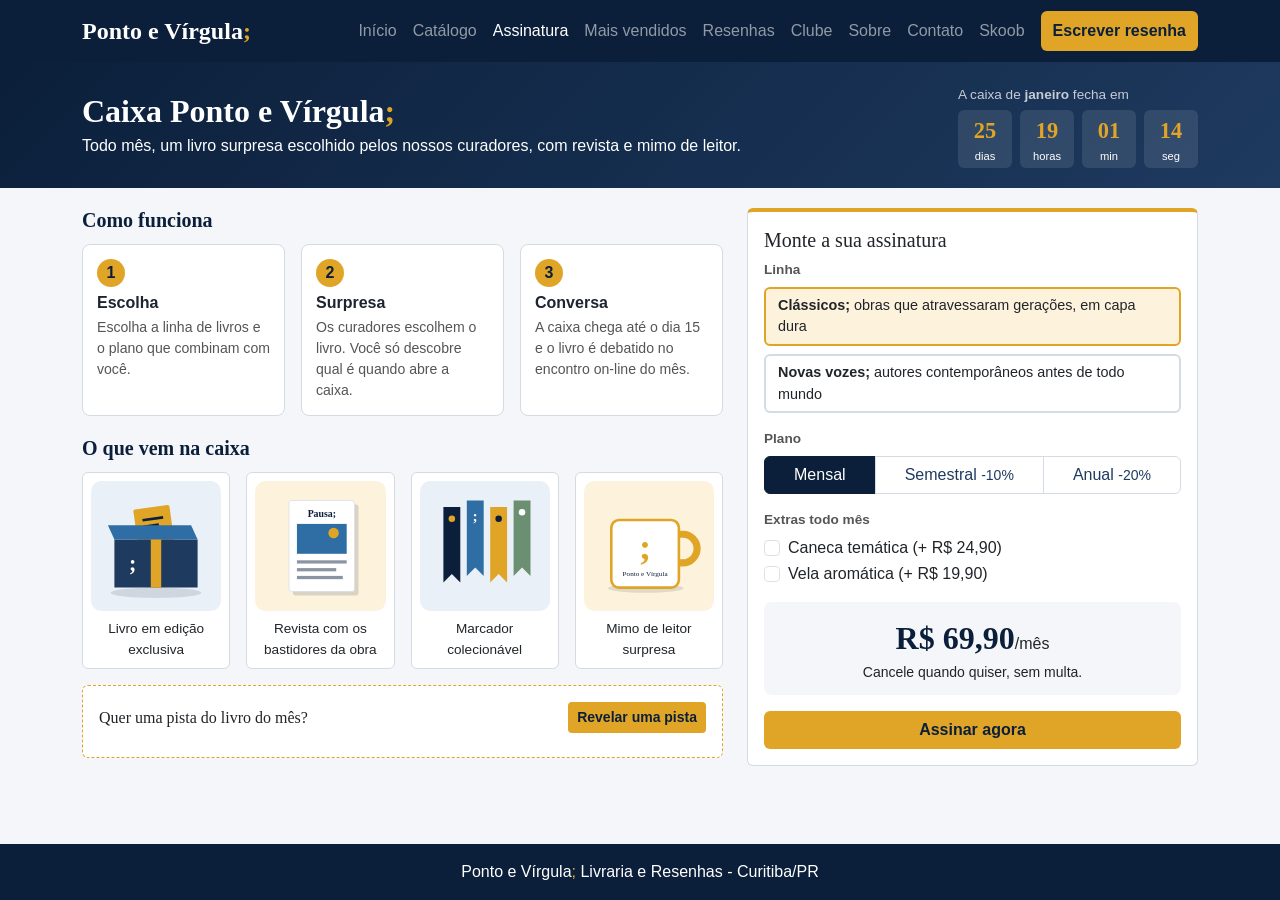
==== assinatura.html @ 88ec394e "Cria páginas de mais vendidos e assinatura" ====
<!DOCTYPE html>
<html lang="pt-BR">
<head>
    <meta charset="UTF-8">
    <meta name="viewport" content="width=device-width, initial-scale=1.0">
    <title>Assinatura - Ponto e Vírgula</title>
    <link rel="icon" href="img/favicon.svg" type="image/svg+xml">
    <link rel="stylesheet" href="css/bootstrap.min.css">
    <link rel="stylesheet" href="css/style.css">
</head>
<body>
    <header>
        <nav class="navbar navbar-expand-xl navbar-dark">
            <div class="container">
                <a class="navbar-brand" href="index.html">Ponto e Vírgula<span class="destaque">;</span></a>
                <button class="navbar-toggler" type="button" data-bs-toggle="collapse" data-bs-target="#menu">
                    <span class="navbar-toggler-icon"></span>
                </button>
                <div class="collapse navbar-collapse" id="menu">
                    <ul class="navbar-nav ms-auto">
                        <li class="nav-item"><a class="nav-link" href="index.html">Início</a></li>
                        <li class="nav-item"><a class="nav-link" href="catalogo.html">Catálogo</a></li>
                        <li class="nav-item"><a class="nav-link active" href="assinatura.html">Assinatura</a></li>
                        <li class="nav-item"><a class="nav-link" href="mais-vendidos.html">Mais vendidos</a></li>
                        <li class="nav-item"><a class="nav-link" href="resenhas.html">Resenhas</a></li>
                        <li class="nav-item"><a class="nav-link" href="clube.html">Clube</a></li>
                        <li class="nav-item"><a class="nav-link" href="sobre.html">Sobre</a></li>
                        <li class="nav-item"><a class="nav-link" href="contato.html">Contato</a></li>
                        <li class="nav-item"><a class="nav-link" href="https://www.skoob.com.br" target="_blank">Skoob</a></li>
                        <li class="nav-item"><a class="nav-link botao-menu" href="nova-resenha.html">Escrever resenha</a></li>
                    </ul>
                </div>
            </div>
        </nav>
    </header>

    <main>
        <section class="faixa-assinatura">
            <div class="container d-flex flex-wrap align-items-center justify-content-between gap-3">
                <div>
                    <h2>Caixa Ponto e Vírgula<span class="destaque">;</span></h2>
                    <p class="mb-0">Todo mês, um livro surpresa escolhido pelos nossos curadores, com revista e mimo de leitor.</p>
                </div>
                <div class="contagem">
                    <span class="legenda">A caixa de <strong id="mesCaixa"></strong> fecha em</span>
                    <div id="contagem" class="relogio"></div>
                </div>
            </div>
        </section>

        <section class="container">
            <div class="row g-4">
                <div class="col-lg-7">
                    <h3 class="titulo-secao">Como funciona</h3>
                    <div class="row g-3">
                        <div class="col-md-4">
                            <div class="passo">
                                <span class="numero-passo">1</span>
                                <h4>Escolha</h4>
                                <p>Escolha a linha de livros e o plano que combinam com você.</p>
                            </div>
                        </div>
                        <div class="col-md-4">
                            <div class="passo">
                                <span class="numero-passo">2</span>
                                <h4>Surpresa</h4>
                                <p>Os curadores escolhem o livro. Você só descobre qual é quando abre a caixa.</p>
                            </div>
                        </div>
                        <div class="col-md-4">
                            <div class="passo">
                                <span class="numero-passo">3</span>
                                <h4>Conversa</h4>
                                <p>A caixa chega até o dia 15 e o livro é debatido no encontro on-line do mês.</p>
                            </div>
                        </div>
                    </div>

                    <h3 class="titulo-secao">O que vem na caixa</h3>
                    <div class="row g-3">
                        <div class="col-6 col-md-3">
                            <div class="card conteudo-caixa">
                                <img src="img/produtos/caixa.svg" class="card-img-top" alt="Caixa com livro">
                                <div class="card-body">Livro em edição exclusiva</div>
                            </div>
                        </div>
                        <div class="col-6 col-md-3">
                            <div class="card conteudo-caixa">
                                <img src="img/produtos/revista.svg" class="card-img-top" alt="Revista Pausa">
                                <div class="card-body">Revista com os bastidores da obra</div>
                            </div>
                        </div>
                        <div class="col-6 col-md-3">
                            <div class="card conteudo-caixa">
                                <img src="img/produtos/marcadores.svg" class="card-img-top" alt="Marcadores de página">
                                <div class="card-body">Marcador colecionável</div>
                            </div>
                        </div>
                        <div class="col-6 col-md-3">
                            <div class="card conteudo-caixa">
                                <img src="img/produtos/caneca-marca.svg" class="card-img-top" alt="Caneca">
                                <div class="card-body">Mimo de leitor surpresa</div>
                            </div>
                        </div>
                    </div>

                    <div class="card pista mt-3">
                        <div class="card-body">
                            <div class="d-flex flex-wrap justify-content-between align-items-center gap-2">
                                <h3 class="h6 mb-0">Quer uma pista do livro do mês?</h3>
                                <button id="btnPista" class="btn btn-destaque btn-sm">Revelar uma pista</button>
                            </div>
                            <ol id="listaPistas" class="mb-0 mt-2"></ol>
                        </div>
                    </div>
                </div>

                <div class="col-lg-5">
                    <div class="card montar">
                        <div class="card-body">
                            <h3 class="h5">Monte a sua assinatura</h3>

                            <p class="rotulo">Linha</p>
                            <div class="d-grid gap-2 mb-3" id="linhas">
                                <button class="btn btn-escolha ativo" onclick="escolherLinha('classicos', this)">
                                    <strong>Clássicos;</strong> obras que atravessaram gerações, em capa dura
                                </button>
                                <button class="btn btn-escolha" onclick="escolherLinha('novas', this)">
                                    <strong>Novas vozes;</strong> autores contemporâneos antes de todo mundo
                                </button>
                            </div>

                            <p class="rotulo">Plano</p>
                            <div class="btn-group w-100 mb-3" id="planos">
                                <button class="btn btn-ordem ativo" onclick="escolherPlano('mensal', this)">Mensal</button>
                                <button class="btn btn-ordem" onclick="escolherPlano('semestral', this)">Semestral <small>-10%</small></button>
                                <button class="btn btn-ordem" onclick="escolherPlano('anual', this)">Anual <small>-20%</small></button>
                            </div>

                            <p class="rotulo">Extras todo mês</p>
                            <div class="form-check">
                                <input class="form-check-input" type="checkbox" id="extraCaneca" onchange="mostrarPreco()">
                                <label class="form-check-label" for="extraCaneca">Caneca temática (+ R$ 24,90)</label>
                            </div>
                            <div class="form-check mb-3">
                                <input class="form-check-input" type="checkbox" id="extraVela" onchange="mostrarPreco()">
                                <label class="form-check-label" for="extraVela">Vela aromática (+ R$ 19,90)</label>
                            </div>

                            <div class="resumo-preco">
                                <span id="valorMensal" class="preco-mes"></span><span>/mês</span>
                                <p id="detalhePreco" class="small mb-0"></p>
                            </div>

                            <button id="btnAssinar" class="btn btn-destaque w-100 mt-3">Assinar agora</button>
                            <div id="avisoAssinatura" class="alert alert-success oculta"></div>
                        </div>
                    </div>
                </div>
            </div>
        </section>
    </main>

    <footer>
        <div class="container">
            <p>Ponto e Vírgula<span class="destaque">;</span> Livraria e Resenhas - Curitiba/PR</p>
        </div>
    </footer>

    <script src="js/bootstrap.bundle.min.js"></script>
    <script src="js/livros.js"></script>
    <script src="js/assinatura.js"></script>
</body>
</html>
---- css/style.css ----
body {
    display: flex;
    flex-direction: column;
    min-height: 100vh;
    background-color: #F4F6F9;
    color: #1C2430;
    font-family: Arial, Helvetica, sans-serif;
}

main {
    flex: 1;
}

h1,
h2,
h3,
.navbar-brand {
    font-family: Georgia, "Times New Roman", serif;
    font-weight: bold;
}

h2 {
    margin: 24px 0 16px;
    color: #0B1F3A;
}

a {
    color: #2F6EA5;
}

.destaque {
    color: #E0A526;
}

.container {
    max-width: 1140px;
}

.navbar {
    background-color: #0B1F3A;
}

.navbar-brand {
    font-size: 1.5rem;
}

.navbar .nav-link:hover {
    color: #E0A526;
}

.navbar .navbar-nav .botao-menu,
.menu .botao-menu {
    background-color: #E0A526;
    color: #0B1F3A;
    font-weight: bold;
    border-radius: 6px;
    padding: 8px 12px;
    margin-left: 8px;
}

.navbar .botao-menu:hover,
.menu .botao-menu:hover,
.navbar .ativo-botao {
    background-color: #2F6EA5;
    color: #FFFFFF;
}

#banner {
    padding: 40px 0;
    color: #FFFFFF;
}

#banner h1 {
    font-size: 2rem;
}

#banner p {
    font-size: 1.1rem;
    margin-bottom: 20px;
}

.btn-destaque {
    background-color: #E0A526;
    color: #0B1F3A;
    font-weight: bold;
}

.btn-destaque:hover {
    background-color: #2F6EA5;
    color: #FFFFFF;
}

.livro {
    margin-bottom: 16px;
    border: 1px solid #D5DBE3;
}

.livro:hover {
    border-color: #E0A526;
}

.livro img {
    height: 180px;
    object-fit: contain;
    background-color: #FFFFFF;
    padding: 8px;
}

.livro h3 {
    font-size: 1.05rem;
    margin-bottom: 4px;
}

.livro .card-text {
    font-size: 0.9rem;
    margin-bottom: 4px;
}

.preco {
    font-weight: bold;
    color: #1E3A5F;
}

footer {
    background-color: #0B1F3A;
    color: #FFFFFF;
    text-align: center;
    padding: 16px 0;
    margin-top: 24px;
}

footer p {
    margin: 0;
}

.oculta {
    display: none;
}

.resumo {
    color: #555555;
}

.tabela-rolagem {
    overflow-x: auto;
}

.tabela {
    width: 100%;
    border-collapse: collapse;
    background-color: #FFFFFF;
}

.tabela th {
    background-color: #1E3A5F;
    color: #FFFFFF;
    padding: 12px;
    text-align: left;
}

.tabela td {
    padding: 12px;
    border-bottom: 1px solid #D5DBE3;
}

.tabela tbody tr:hover {
    background-color: #FDF3DC;
}

.formulario form {
    background-color: #FFFFFF;
    padding: 24px;
    border-radius: 8px;
    border: 1px solid #D5DBE3;
    margin-bottom: 16px;
}

.formulario .row div {
    margin-bottom: 12px;
}

.form-control:hover,
.form-select:hover {
    border-color: #2F6EA5;
}

.form-control:focus,
.form-select:focus {
    border-color: #E0A526;
    box-shadow: none;
    outline: 2px solid #E0A526;
}

.form-control:invalid,
.form-select:invalid {
    border-left: 4px solid #DC3545;
}

.form-control:valid,
.form-select:valid {
    border-left: 4px solid #198754;
}

.resenha {
    margin-top: 16px;
    border: 1px solid #D5DBE3;
}

.resenha h3 {
    font-size: 1.15rem;
}

.estrelas {
    color: #E0A526;
    font-size: 1.3rem;
    margin-bottom: 4px;
}

.livro-resenha {
    color: #2F6EA5;
    font-weight: bold;
}

.autor-resenha {
    font-style: italic;
    color: #555555;
}

.capa-clube {
    width: 100%;
    max-width: 220px;
    margin-bottom: 16px;
}

.encontros {
    border: 1px solid #D5DBE3;
}

.encontros h3 {
    font-size: 1.2rem;
}

audio {
    width: 100%;
}

.alert {
    margin-top: 12px;
}

.numero-card {
    display: flex;
    flex-direction: column;
    height: 100%;
    background-color: #FFFFFF;
    border: 1px solid #D5DBE3;
    border-left: 4px solid #E0A526;
    border-radius: 8px;
    padding: 10px 14px;
}

.numero-card .numero {
    font-family: Georgia, "Times New Roman", serif;
    font-size: 1.6rem;
    font-weight: bold;
    color: #0B1F3A;
}

.numero-card .numero-texto {
    font-family: Georgia, "Times New Roman", serif;
    font-size: 1.05rem;
    font-weight: bold;
    color: #0B1F3A;
}

.numero-card .legenda {
    font-size: 0.85rem;
    color: #555555;
}

.clicavel {
    cursor: pointer;
}

.clicavel:hover {
    border-color: #2F6EA5;
    border-left-color: #E0A526;
}

.btn-ordem {
    background-color: #FFFFFF;
    border: 1px solid #D5DBE3;
    color: #1E3A5F;
}

.btn-ordem:hover {
    border-color: #E0A526;
    color: #0B1F3A;
}

.btn-ordem.ativo {
    background-color: #0B1F3A;
    border-color: #0B1F3A;
    color: #FFFFFF;
}

.tabela-ranking td {
    padding: 8px 12px;
    vertical-align: middle;
}

.linha-livro {
    cursor: pointer;
}

.miniatura {
    width: 36px;
    height: 52px;
    object-fit: cover;
    border-radius: 3px;
    box-shadow: 0 1px 4px rgba(11, 31, 58, 0.3);
}

.posicao {
    font-size: 1.1rem;
    white-space: nowrap;
}

.tendencia {
    font-size: 0.75rem;
    font-weight: bold;
}

.tendencia.sobe {
    color: #198754;
}

.tendencia.desce {
    color: #DC3545;
}

.tendencia.igual {
    color: #8A94A3;
}

.barra-vendas {
    min-width: 80px;
    height: 6px;
    margin-top: 4px;
    background-color: #E9EDF2;
    border-radius: 3px;
}

.barra-preenchida {
    height: 100%;
    background: linear-gradient(90deg, #2F6EA5, #E0A526);
    border-radius: 3px;
    animation: crescer 0.8s ease;
}

@keyframes crescer {
    from {
        width: 0;
    }
}

.nota {
    color: #B7841A;
    font-weight: bold;
    white-space: nowrap;
}

.quiz,
.elogios {
    border: 1px solid #D5DBE3;
}

.placar {
    background-color: #E0A526;
    color: #0B1F3A;
}

.trecho {
    margin: 12px 0;
    padding: 8px 12px;
    border-left: 4px solid #E0A526;
    background-color: #F4F6F9;
    font-family: Georgia, "Times New Roman", serif;
    font-style: italic;
}

.btn-opcao {
    background-color: #FFFFFF;
    border: 1px solid #D5DBE3;
    text-align: left;
}

.btn-opcao:hover {
    border-color: #2F6EA5;
}

.btn-opcao:disabled {
    opacity: 1;
    color: #1C2430;
}

.btn-opcao.certo {
    background-color: #D1E7DD;
    border-color: #198754;
}

.btn-opcao.errado {
    background-color: #F8D7DA;
    border-color: #DC3545;
}

.resultado {
    margin-top: 10px;
    font-size: 0.9rem;
}

.elogio {
    min-height: 72px;
    margin-bottom: 4px;
    font-style: italic;
}

.aparecer {
    animation: surgir 0.6s ease;
}

@keyframes surgir {
    from {
        opacity: 0;
        transform: translateY(6px);
    }
    to {
        opacity: 1;
        transform: translateY(0);
    }
}

.pontos span {
    display: inline-block;
    width: 10px;
    height: 10px;
    margin-right: 6px;
    border-radius: 50%;
    background-color: #D5DBE3;
    cursor: pointer;
}

.pontos span.ativo {
    background-color: #E0A526;
}

.saudacao {
    margin-bottom: 8px;
    color: #E0A526;
    font-size: 0.95rem;
}

.palavra-girando {
    display: inline-block;
    color: #E0A526;
    font-weight: bold;
    transition: opacity 0.4s, transform 0.4s;
}

.palavra-girando.saindo {
    opacity: 0;
    transform: translateY(-8px);
}

.numeros-banner {
    display: flex;
    gap: 32px;
    margin-top: 24px;
}

.numeros-banner div {
    display: flex;
    flex-direction: column;
}

.numeros-banner strong {
    font-family: Georgia, "Times New Roman", serif;
    font-size: 1.8rem;
    color: #FFFFFF;
}

.numeros-banner span {
    font-size: 0.85rem;
    color: rgba(255, 255, 255, 0.7);
}

.sorteio {
    padding: 20px;
    border: 1px solid rgba(255, 255, 255, 0.2);
    border-radius: 12px;
    background-color: rgba(255, 255, 255, 0.08);
}

.sorteio h2 {
    margin: 0 0 12px;
    color: #FFFFFF;
    font-size: 1.3rem;
}

.sorteio img {
    width: 90px;
    height: 135px;
    object-fit: cover;
    border-radius: 4px;
    box-shadow: 0 6px 16px rgba(0, 0, 0, 0.4);
}

.girando {
    animation: balancar 0.18s infinite alternate;
}

@keyframes balancar {
    from {
        transform: rotate(-4deg) scale(0.96);
    }
    to {
        transform: rotate(4deg) scale(1.02);
    }
}

.titulo-sorteio {
    margin-bottom: 4px;
    font-family: Georgia, "Times New Roman", serif;
    font-size: 1.2rem;
    font-weight: bold;
}

.texto-sorteio {
    margin-bottom: 0;
    font-size: 0.9rem;
    color: rgba(255, 255, 255, 0.75);
}

.elevar {
    transition: transform 0.2s, box-shadow 0.2s;
}

.elevar:hover {
    transform: translateY(-6px);
    box-shadow: 0 10px 22px rgba(11, 31, 58, 0.15);
}

.chamada {
    display: flex;
    flex-direction: row;
    align-items: center;
    gap: 12px;
    height: 100%;
    padding: 12px;
    border: 1px solid #D5DBE3;
    color: #1C2430;
    text-decoration: none;
    transition: transform 0.2s, border-color 0.2s;
}

.chamada:hover {
    transform: translateY(-4px);
    border-color: #E0A526;
    color: #1C2430;
}

.chamada img {
    width: 64px;
    height: 80px;
    object-fit: contain;
}

.chamada h3 {
    margin-bottom: 2px;
    font-size: 1.05rem;
    color: #0B1F3A;
}

.chamada p {
    margin: 0;
    font-size: 0.85rem;
    color: #555555;
}

.faixa-assinatura {
    padding: 20px 0;
    background: linear-gradient(135deg, #0B1F3A, #1E3A5F);
    color: #FFFFFF;
}

.faixa-assinatura h2 {
    margin: 0 0 4px;
    color: #FFFFFF;
}

.contagem .legenda {
    font-size: 0.85rem;
    color: rgba(255, 255, 255, 0.75);
}

.relogio {
    display: flex;
    gap: 8px;
    margin-top: 4px;
}

.relogio span {
    display: flex;
    flex-direction: column;
    align-items: center;
    min-width: 54px;
    padding: 4px 6px;
    border-radius: 6px;
    background-color: rgba(255, 255, 255, 0.1);
    font-size: 0.7rem;
}

.relogio b {
    font-family: Georgia, "Times New Roman", serif;
    font-size: 1.4rem;
    color: #E0A526;
}

.titulo-secao {
    margin: 20px 0 12px;
    font-size: 1.25rem;
    color: #0B1F3A;
}

.passo {
    height: 100%;
    padding: 14px;
    border: 1px solid #D5DBE3;
    border-radius: 8px;
    background-color: #FFFFFF;
}

.passo h4 {
    margin: 6px 0 4px;
    font-size: 1rem;
    font-weight: bold;
}

.passo p {
    margin: 0;
    font-size: 0.88rem;
    color: #555555;
}

.numero-passo {
    display: inline-flex;
    justify-content: center;
    align-items: center;
    width: 28px;
    height: 28px;
    border-radius: 50%;
    background-color: #E0A526;
    color: #0B1F3A;
    font-weight: bold;
}

.conteudo-caixa {
    height: 100%;
    border: 1px solid #D5DBE3;
    text-align: center;
    transition: transform 0.2s;
}

.conteudo-caixa:hover {
    transform: translateY(-4px);
}

.conteudo-caixa img {
    padding: 8px 8px 0;
}

.conteudo-caixa .card-body {
    padding: 8px;
    font-size: 0.85rem;
}

.pista {
    border: 1px dashed #E0A526;
}

.montar {
    margin-top: 20px;
    border: 1px solid #D5DBE3;
    border-top: 4px solid #E0A526;
}

.rotulo {
    margin-bottom: 6px;
    font-size: 0.85rem;
    font-weight: bold;
    color: #555555;
}

.btn-escolha {
    border: 2px solid #D5DBE3;
    background-color: #FFFFFF;
    font-size: 0.9rem;
    text-align: left;
}

.btn-escolha:hover {
    border-color: #2F6EA5;
}

.btn-escolha.ativo {
    border-color: #E0A526;
    background-color: #FDF3DC;
}

.resumo-preco {
    padding: 12px;
    border-radius: 8px;
    background-color: #F4F6F9;
    text-align: center;
}

.preco-mes {
    display: inline-block;
    font-family: Georgia, "Times New Roman", serif;
    font-size: 2rem;
    font-weight: bold;
    color: #0B1F3A;
}

.tabela-ranking .preco {
    white-space: nowrap;
}
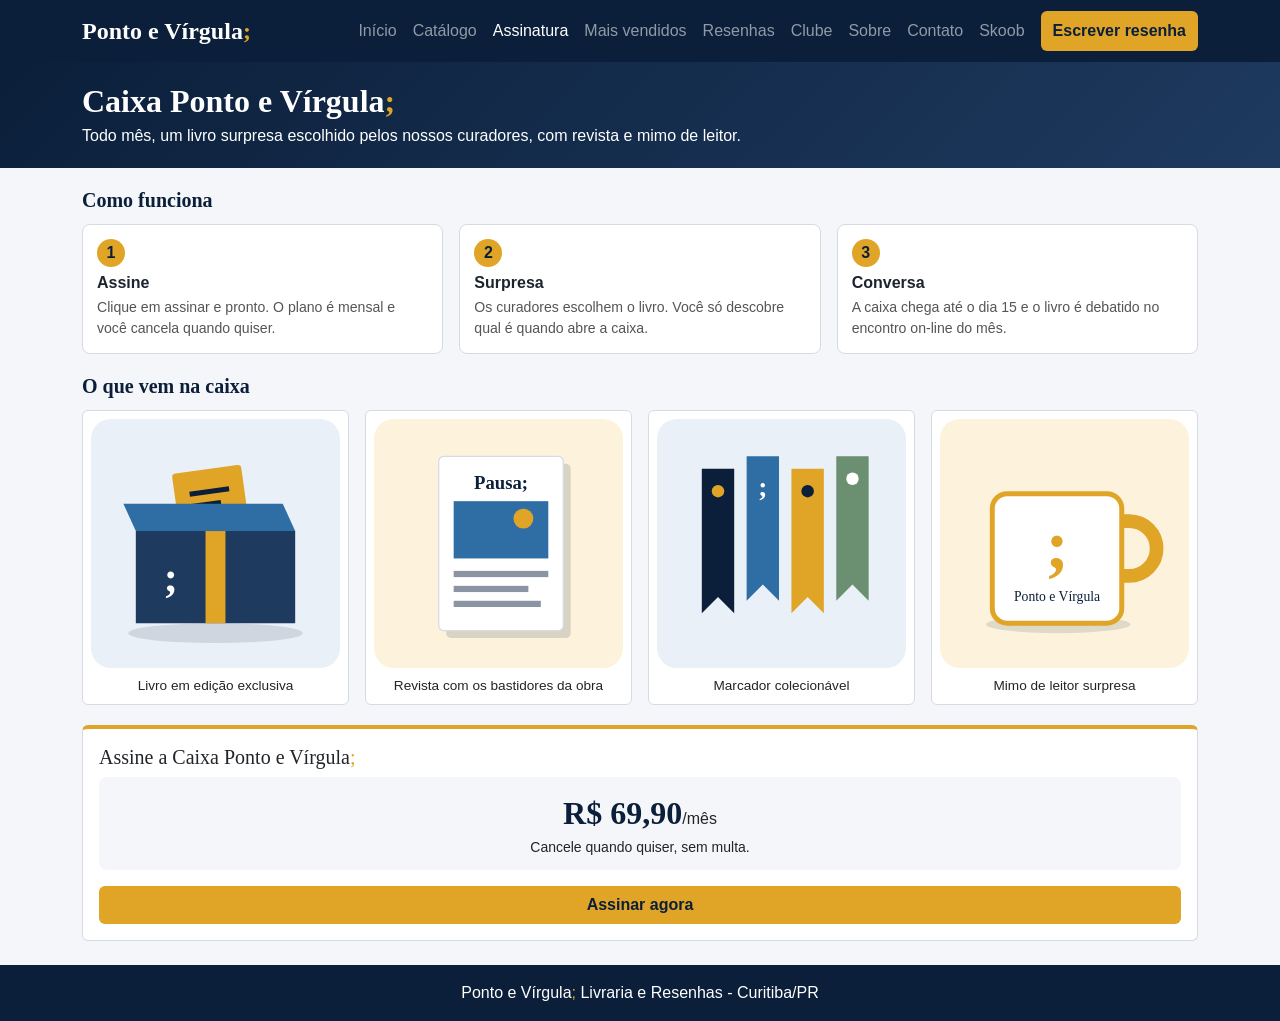
==== commit 736909df: "Simplifica assinatura, clube e nova resenha sem localStorage" ====
--- a/assinatura.html
+++ b/assinatura.html
@@ -41,121 +41,72 @@
                     <h2>Caixa Ponto e Vírgula<span class="destaque">;</span></h2>
                     <p class="mb-0">Todo mês, um livro surpresa escolhido pelos nossos curadores, com revista e mimo de leitor.</p>
                 </div>
-                <div class="contagem">
-                    <span class="legenda">A caixa de <strong id="mesCaixa"></strong> fecha em</span>
-                    <div id="contagem" class="relogio"></div>
-                </div>
             </div>
         </section>
 
         <section class="container">
-            <div class="row g-4">
-                <div class="col-lg-7">
-                    <h3 class="titulo-secao">Como funciona</h3>
-                    <div class="row g-3">
-                        <div class="col-md-4">
-                            <div class="passo">
-                                <span class="numero-passo">1</span>
-                                <h4>Escolha</h4>
-                                <p>Escolha a linha de livros e o plano que combinam com você.</p>
-                            </div>
-                        </div>
-                        <div class="col-md-4">
-                            <div class="passo">
-                                <span class="numero-passo">2</span>
-                                <h4>Surpresa</h4>
-                                <p>Os curadores escolhem o livro. Você só descobre qual é quando abre a caixa.</p>
-                            </div>
-                        </div>
-                        <div class="col-md-4">
-                            <div class="passo">
-                                <span class="numero-passo">3</span>
-                                <h4>Conversa</h4>
-                                <p>A caixa chega até o dia 15 e o livro é debatido no encontro on-line do mês.</p>
-                            </div>
-                        </div>
-                    </div>
-
-                    <h3 class="titulo-secao">O que vem na caixa</h3>
-                    <div class="row g-3">
-                        <div class="col-6 col-md-3">
-                            <div class="card conteudo-caixa">
-                                <img src="img/produtos/caixa.svg" class="card-img-top" alt="Caixa com livro">
-                                <div class="card-body">Livro em edição exclusiva</div>
-                            </div>
-                        </div>
-                        <div class="col-6 col-md-3">
-                            <div class="card conteudo-caixa">
-                                <img src="img/produtos/revista.svg" class="card-img-top" alt="Revista Pausa">
-                                <div class="card-body">Revista com os bastidores da obra</div>
-                            </div>
-                        </div>
-                        <div class="col-6 col-md-3">
-                            <div class="card conteudo-caixa">
-                                <img src="img/produtos/marcadores.svg" class="card-img-top" alt="Marcadores de página">
-                                <div class="card-body">Marcador colecionável</div>
-                            </div>
-                        </div>
-                        <div class="col-6 col-md-3">
-                            <div class="card conteudo-caixa">
-                                <img src="img/produtos/caneca-marca.svg" class="card-img-top" alt="Caneca">
-                                <div class="card-body">Mimo de leitor surpresa</div>
-                            </div>
-                        </div>
-                    </div>
-
-                    <div class="card pista mt-3">
-                        <div class="card-body">
-                            <div class="d-flex flex-wrap justify-content-between align-items-center gap-2">
-                                <h3 class="h6 mb-0">Quer uma pista do livro do mês?</h3>
-                                <button id="btnPista" class="btn btn-destaque btn-sm">Revelar uma pista</button>
-                            </div>
-                            <ol id="listaPistas" class="mb-0 mt-2"></ol>
-                        </div>
+            <h3 class="titulo-secao">Como funciona</h3>
+            <div class="row g-3">
+                <div class="col-md-4">
+                    <div class="passo">
+                        <span class="numero-passo">1</span>
+                        <h4>Assine</h4>
+                        <p>Clique em assinar e pronto. O plano é mensal e você cancela quando quiser.</p>
                     </div>
                 </div>
+                <div class="col-md-4">
+                    <div class="passo">
+                        <span class="numero-passo">2</span>
+                        <h4>Surpresa</h4>
+                        <p>Os curadores escolhem o livro. Você só descobre qual é quando abre a caixa.</p>
+                    </div>
+                </div>
+                <div class="col-md-4">
+                    <div class="passo">
+                        <span class="numero-passo">3</span>
+                        <h4>Conversa</h4>
+                        <p>A caixa chega até o dia 15 e o livro é debatido no encontro on-line do mês.</p>
+                    </div>
+                </div>
+            </div>
 
-                <div class="col-lg-5">
-                    <div class="card montar">
-                        <div class="card-body">
-                            <h3 class="h5">Monte a sua assinatura</h3>
+            <h3 class="titulo-secao">O que vem na caixa</h3>
+            <div class="row g-3">
+                <div class="col-6 col-md-3">
+                    <div class="card conteudo-caixa">
+                        <img src="img/produtos/caixa.svg" class="card-img-top" alt="Caixa com livro">
+                        <div class="card-body">Livro em edição exclusiva</div>
+                    </div>
+                </div>
+                <div class="col-6 col-md-3">
+                    <div class="card conteudo-caixa">
+                        <img src="img/produtos/revista.svg" class="card-img-top" alt="Revista Pausa">
+                        <div class="card-body">Revista com os bastidores da obra</div>
+                    </div>
+                </div>
+                <div class="col-6 col-md-3">
+                    <div class="card conteudo-caixa">
+                        <img src="img/produtos/marcadores.svg" class="card-img-top" alt="Marcadores de página">
+                        <div class="card-body">Marcador colecionável</div>
+                    </div>
+                </div>
+                <div class="col-6 col-md-3">
+                    <div class="card conteudo-caixa">
+                        <img src="img/produtos/caneca-marca.svg" class="card-img-top" alt="Caneca">
+                        <div class="card-body">Mimo de leitor surpresa</div>
+                    </div>
+                </div>
+            </div>
 
-                            <p class="rotulo">Linha</p>
-                            <div class="d-grid gap-2 mb-3" id="linhas">
-                                <button class="btn btn-escolha ativo" onclick="escolherLinha('classicos', this)">
-                                    <strong>Clássicos;</strong> obras que atravessaram gerações, em capa dura
-                                </button>
-                                <button class="btn btn-escolha" onclick="escolherLinha('novas', this)">
-                                    <strong>Novas vozes;</strong> autores contemporâneos antes de todo mundo
-                                </button>
-                            </div>
-
-                            <p class="rotulo">Plano</p>
-                            <div class="btn-group w-100 mb-3" id="planos">
-                                <button class="btn btn-ordem ativo" onclick="escolherPlano('mensal', this)">Mensal</button>
-                                <button class="btn btn-ordem" onclick="escolherPlano('semestral', this)">Semestral <small>-10%</small></button>
-                                <button class="btn btn-ordem" onclick="escolherPlano('anual', this)">Anual <small>-20%</small></button>
-                            </div>
-
-                            <p class="rotulo">Extras todo mês</p>
-                            <div class="form-check">
-                                <input class="form-check-input" type="checkbox" id="extraCaneca" onchange="mostrarPreco()">
-                                <label class="form-check-label" for="extraCaneca">Caneca temática (+ R$ 24,90)</label>
-                            </div>
-                            <div class="form-check mb-3">
-                                <input class="form-check-input" type="checkbox" id="extraVela" onchange="mostrarPreco()">
-                                <label class="form-check-label" for="extraVela">Vela aromática (+ R$ 19,90)</label>
-                            </div>
-
-                            <div class="resumo-preco">
-                                <span id="valorMensal" class="preco-mes"></span><span>/mês</span>
-                                <p id="detalhePreco" class="small mb-0"></p>
-                            </div>
-
-                            <button id="btnAssinar" class="btn btn-destaque w-100 mt-3">Assinar agora</button>
-                            <div id="avisoAssinatura" class="alert alert-success oculta"></div>
-                        </div>
+            <div class="card montar">
+                <div class="card-body">
+                    <h3 class="h5">Assine a Caixa Ponto e Vírgula<span class="destaque">;</span></h3>
+                    <div class="resumo-preco">
+                        <span class="preco-mes">R$ 69,90</span><span>/mês</span>
+                        <p class="small mb-0">Cancele quando quiser, sem multa.</p>
                     </div>
+                    <button id="btnAssinar" class="btn btn-destaque w-100 mt-3">Assinar agora</button>
+                    <div id="avisoAssinatura" class="alert alert-success oculta"></div>
                 </div>
             </div>
         </section>
@@ -168,7 +119,6 @@
     </footer>
 
     <script src="js/bootstrap.bundle.min.js"></script>
-    <script src="js/livros.js"></script>
     <script src="js/assinatura.js"></script>
 </body>
 </html>
--- a/css/style.css
+++ b/css/style.css
@@ -278,198 +278,19 @@
     color: #555555;
 }
 
-.clicavel {
-    cursor: pointer;
-}
-
-.clicavel:hover {
-    border-color: #2F6EA5;
-    border-left-color: #E0A526;
-}
-
-.btn-ordem {
-    background-color: #FFFFFF;
-    border: 1px solid #D5DBE3;
-    color: #1E3A5F;
-}
-
-.btn-ordem:hover {
-    border-color: #E0A526;
-    color: #0B1F3A;
-}
-
-.btn-ordem.ativo {
-    background-color: #0B1F3A;
-    border-color: #0B1F3A;
-    color: #FFFFFF;
-}
-
 .tabela-ranking td {
     padding: 8px 12px;
     vertical-align: middle;
 }
 
-.linha-livro {
-    cursor: pointer;
-}
-
-.miniatura {
-    width: 36px;
-    height: 52px;
-    object-fit: cover;
-    border-radius: 3px;
-    box-shadow: 0 1px 4px rgba(11, 31, 58, 0.3);
-}
-
 .posicao {
     font-size: 1.1rem;
     white-space: nowrap;
 }
 
-.tendencia {
-    font-size: 0.75rem;
-    font-weight: bold;
-}
-
-.tendencia.sobe {
-    color: #198754;
-}
-
-.tendencia.desce {
-    color: #DC3545;
-}
-
-.tendencia.igual {
-    color: #8A94A3;
-}
-
-.barra-vendas {
-    min-width: 80px;
-    height: 6px;
-    margin-top: 4px;
-    background-color: #E9EDF2;
-    border-radius: 3px;
-}
-
-.barra-preenchida {
-    height: 100%;
-    background: linear-gradient(90deg, #2F6EA5, #E0A526);
-    border-radius: 3px;
-    animation: crescer 0.8s ease;
-}
-
-@keyframes crescer {
-    from {
-        width: 0;
-    }
-}
-
-.nota {
-    color: #B7841A;
-    font-weight: bold;
-    white-space: nowrap;
-}
-
-.quiz,
-.elogios {
-    border: 1px solid #D5DBE3;
-}
-
-.placar {
-    background-color: #E0A526;
-    color: #0B1F3A;
-}
-
-.trecho {
-    margin: 12px 0;
-    padding: 8px 12px;
-    border-left: 4px solid #E0A526;
-    background-color: #F4F6F9;
-    font-family: Georgia, "Times New Roman", serif;
-    font-style: italic;
-}
-
-.btn-opcao {
-    background-color: #FFFFFF;
-    border: 1px solid #D5DBE3;
-    text-align: left;
-}
-
-.btn-opcao:hover {
-    border-color: #2F6EA5;
-}
-
-.btn-opcao:disabled {
-    opacity: 1;
-    color: #1C2430;
-}
-
-.btn-opcao.certo {
-    background-color: #D1E7DD;
-    border-color: #198754;
-}
-
-.btn-opcao.errado {
-    background-color: #F8D7DA;
-    border-color: #DC3545;
-}
-
-.resultado {
-    margin-top: 10px;
-    font-size: 0.9rem;
-}
-
-.elogio {
-    min-height: 72px;
-    margin-bottom: 4px;
-    font-style: italic;
-}
-
-.aparecer {
-    animation: surgir 0.6s ease;
-}
-
-@keyframes surgir {
-    from {
-        opacity: 0;
-        transform: translateY(6px);
-    }
-    to {
-        opacity: 1;
-        transform: translateY(0);
-    }
-}
-
-.pontos span {
-    display: inline-block;
-    width: 10px;
-    height: 10px;
-    margin-right: 6px;
-    border-radius: 50%;
-    background-color: #D5DBE3;
-    cursor: pointer;
-}
-
-.pontos span.ativo {
-    background-color: #E0A526;
-}
-
-.saudacao {
-    margin-bottom: 8px;
+.palavra-destaque {
     color: #E0A526;
-    font-size: 0.95rem;
-}
-
-.palavra-girando {
-    display: inline-block;
-    color: #E0A526;
-    font-weight: bold;
-    transition: opacity 0.4s, transform 0.4s;
-}
-
-.palavra-girando.saindo {
-    opacity: 0;
-    transform: translateY(-8px);
+    font-weight: bold;
 }
 
 .numeros-banner {
@@ -515,19 +336,6 @@
     box-shadow: 0 6px 16px rgba(0, 0, 0, 0.4);
 }
 
-.girando {
-    animation: balancar 0.18s infinite alternate;
-}
-
-@keyframes balancar {
-    from {
-        transform: rotate(-4deg) scale(0.96);
-    }
-    to {
-        transform: rotate(4deg) scale(1.02);
-    }
-}
-
 .titulo-sorteio {
     margin-bottom: 4px;
     font-family: Georgia, "Times New Roman", serif;
@@ -539,15 +347,6 @@
     margin-bottom: 0;
     font-size: 0.9rem;
     color: rgba(255, 255, 255, 0.75);
-}
-
-.elevar {
-    transition: transform 0.2s, box-shadow 0.2s;
-}
-
-.elevar:hover {
-    transform: translateY(-6px);
-    box-shadow: 0 10px 22px rgba(11, 31, 58, 0.15);
 }
 
 .chamada {
@@ -560,11 +359,9 @@
     border: 1px solid #D5DBE3;
     color: #1C2430;
     text-decoration: none;
-    transition: transform 0.2s, border-color 0.2s;
 }
 
 .chamada:hover {
-    transform: translateY(-4px);
     border-color: #E0A526;
     color: #1C2430;
 }
@@ -596,34 +393,6 @@
 .faixa-assinatura h2 {
     margin: 0 0 4px;
     color: #FFFFFF;
-}
-
-.contagem .legenda {
-    font-size: 0.85rem;
-    color: rgba(255, 255, 255, 0.75);
-}
-
-.relogio {
-    display: flex;
-    gap: 8px;
-    margin-top: 4px;
-}
-
-.relogio span {
-    display: flex;
-    flex-direction: column;
-    align-items: center;
-    min-width: 54px;
-    padding: 4px 6px;
-    border-radius: 6px;
-    background-color: rgba(255, 255, 255, 0.1);
-    font-size: 0.7rem;
-}
-
-.relogio b {
-    font-family: Georgia, "Times New Roman", serif;
-    font-size: 1.4rem;
-    color: #E0A526;
 }
 
 .titulo-secao {
@@ -684,37 +453,10 @@
     font-size: 0.85rem;
 }
 
-.pista {
-    border: 1px dashed #E0A526;
-}
-
 .montar {
     margin-top: 20px;
     border: 1px solid #D5DBE3;
     border-top: 4px solid #E0A526;
-}
-
-.rotulo {
-    margin-bottom: 6px;
-    font-size: 0.85rem;
-    font-weight: bold;
-    color: #555555;
-}
-
-.btn-escolha {
-    border: 2px solid #D5DBE3;
-    background-color: #FFFFFF;
-    font-size: 0.9rem;
-    text-align: left;
-}
-
-.btn-escolha:hover {
-    border-color: #2F6EA5;
-}
-
-.btn-escolha.ativo {
-    border-color: #E0A526;
-    background-color: #FDF3DC;
 }
 
 .resumo-preco {
